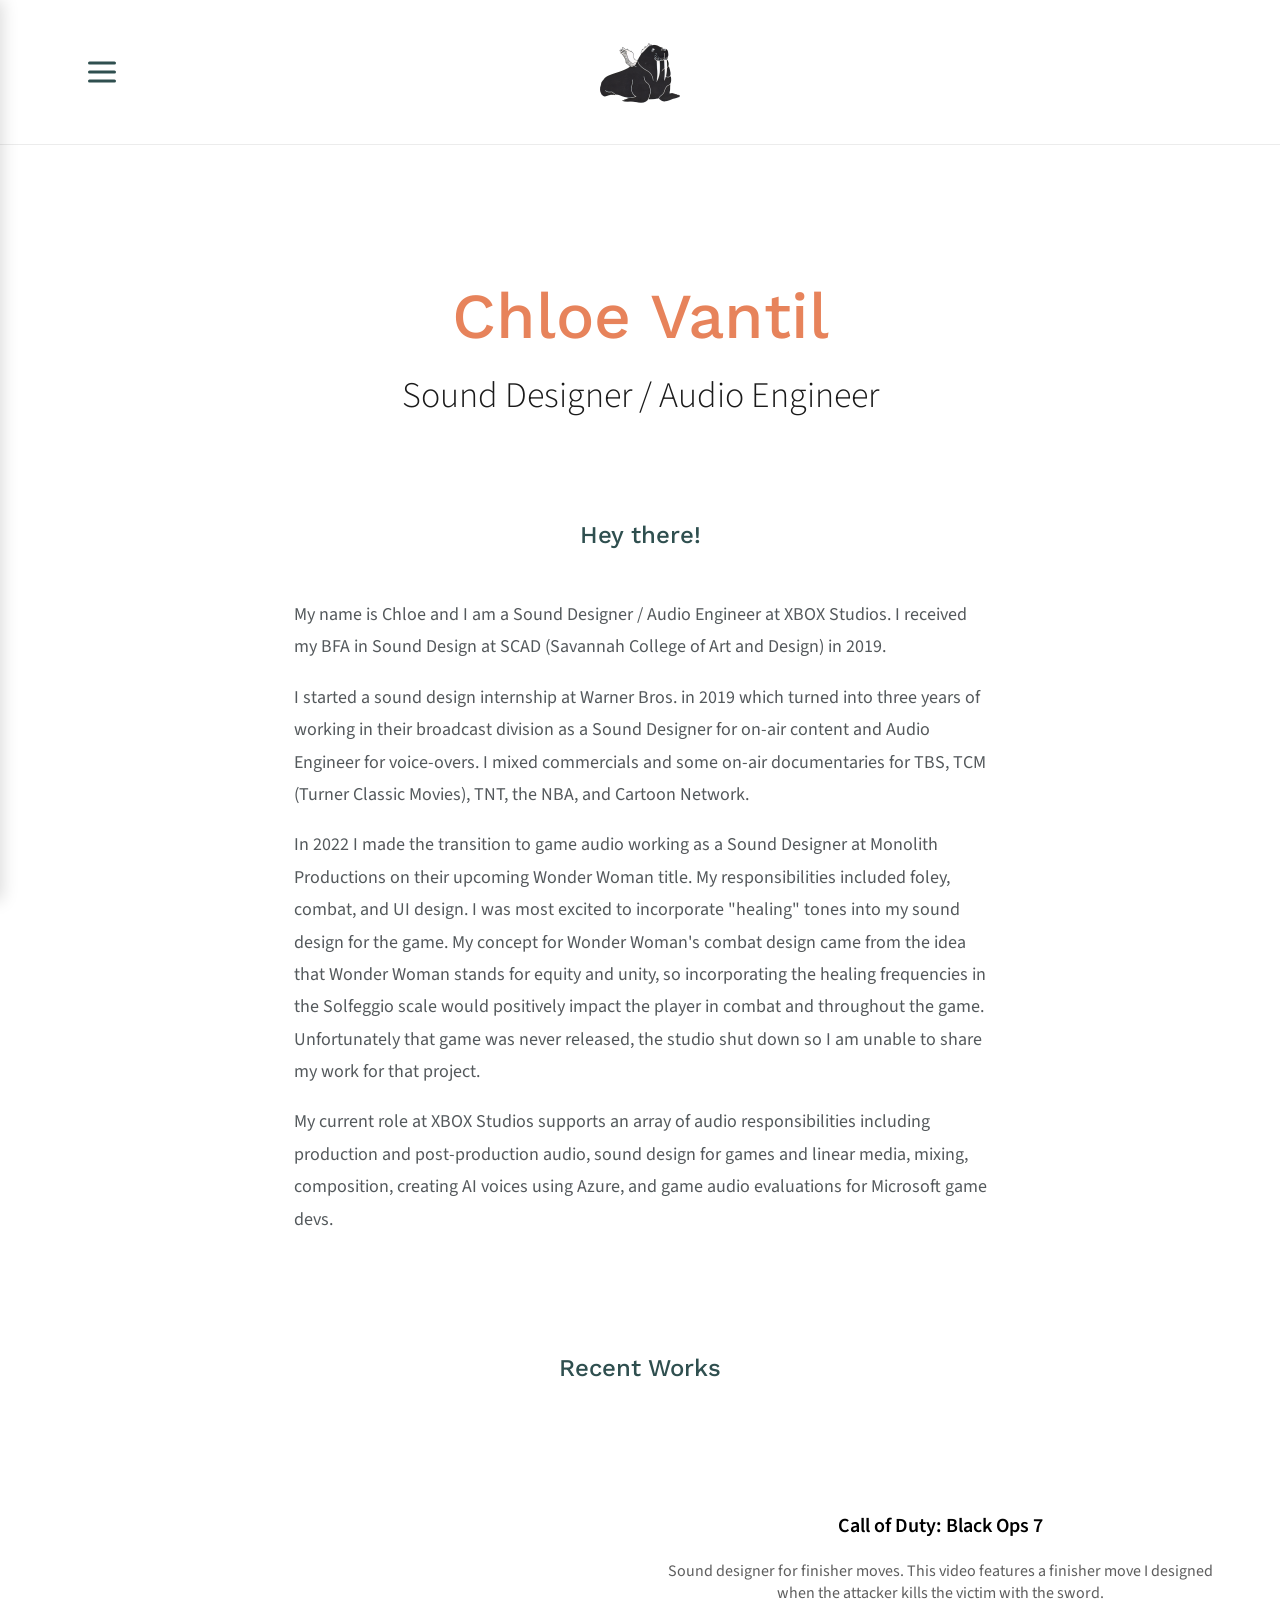
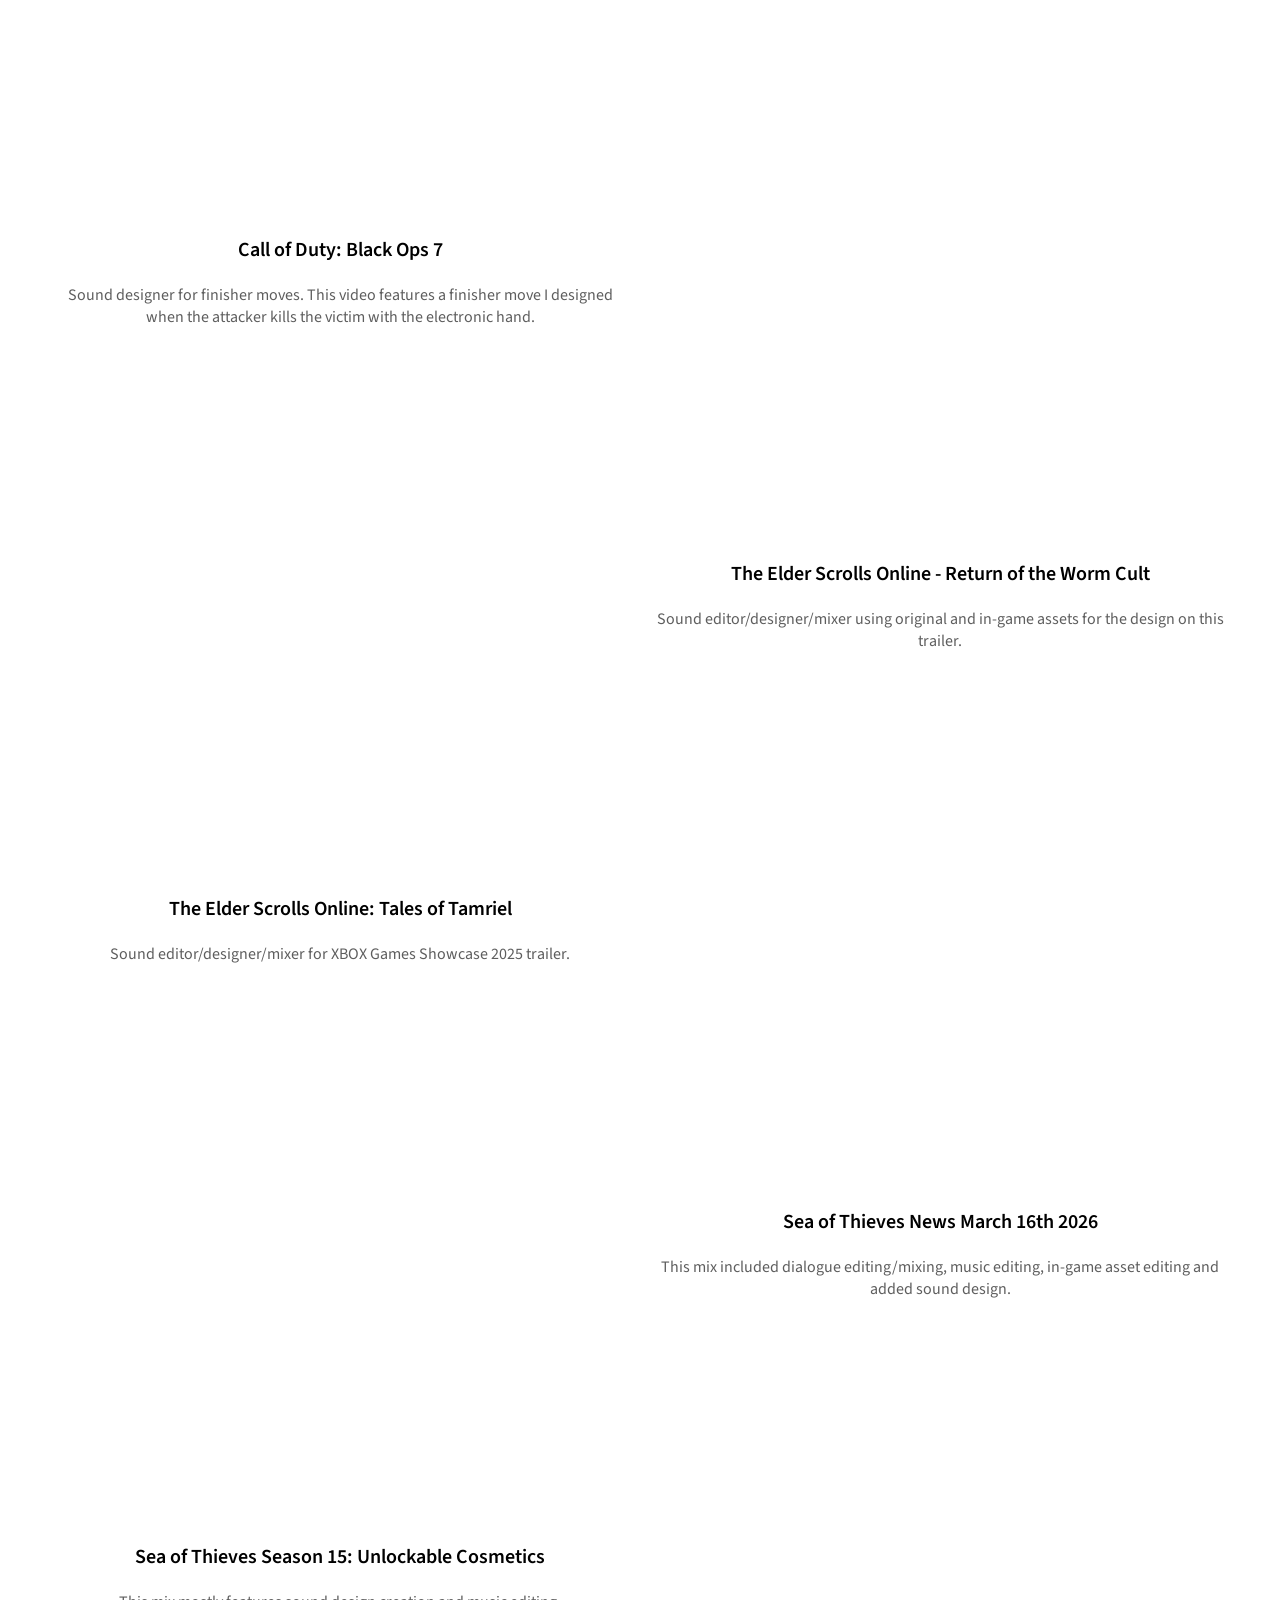
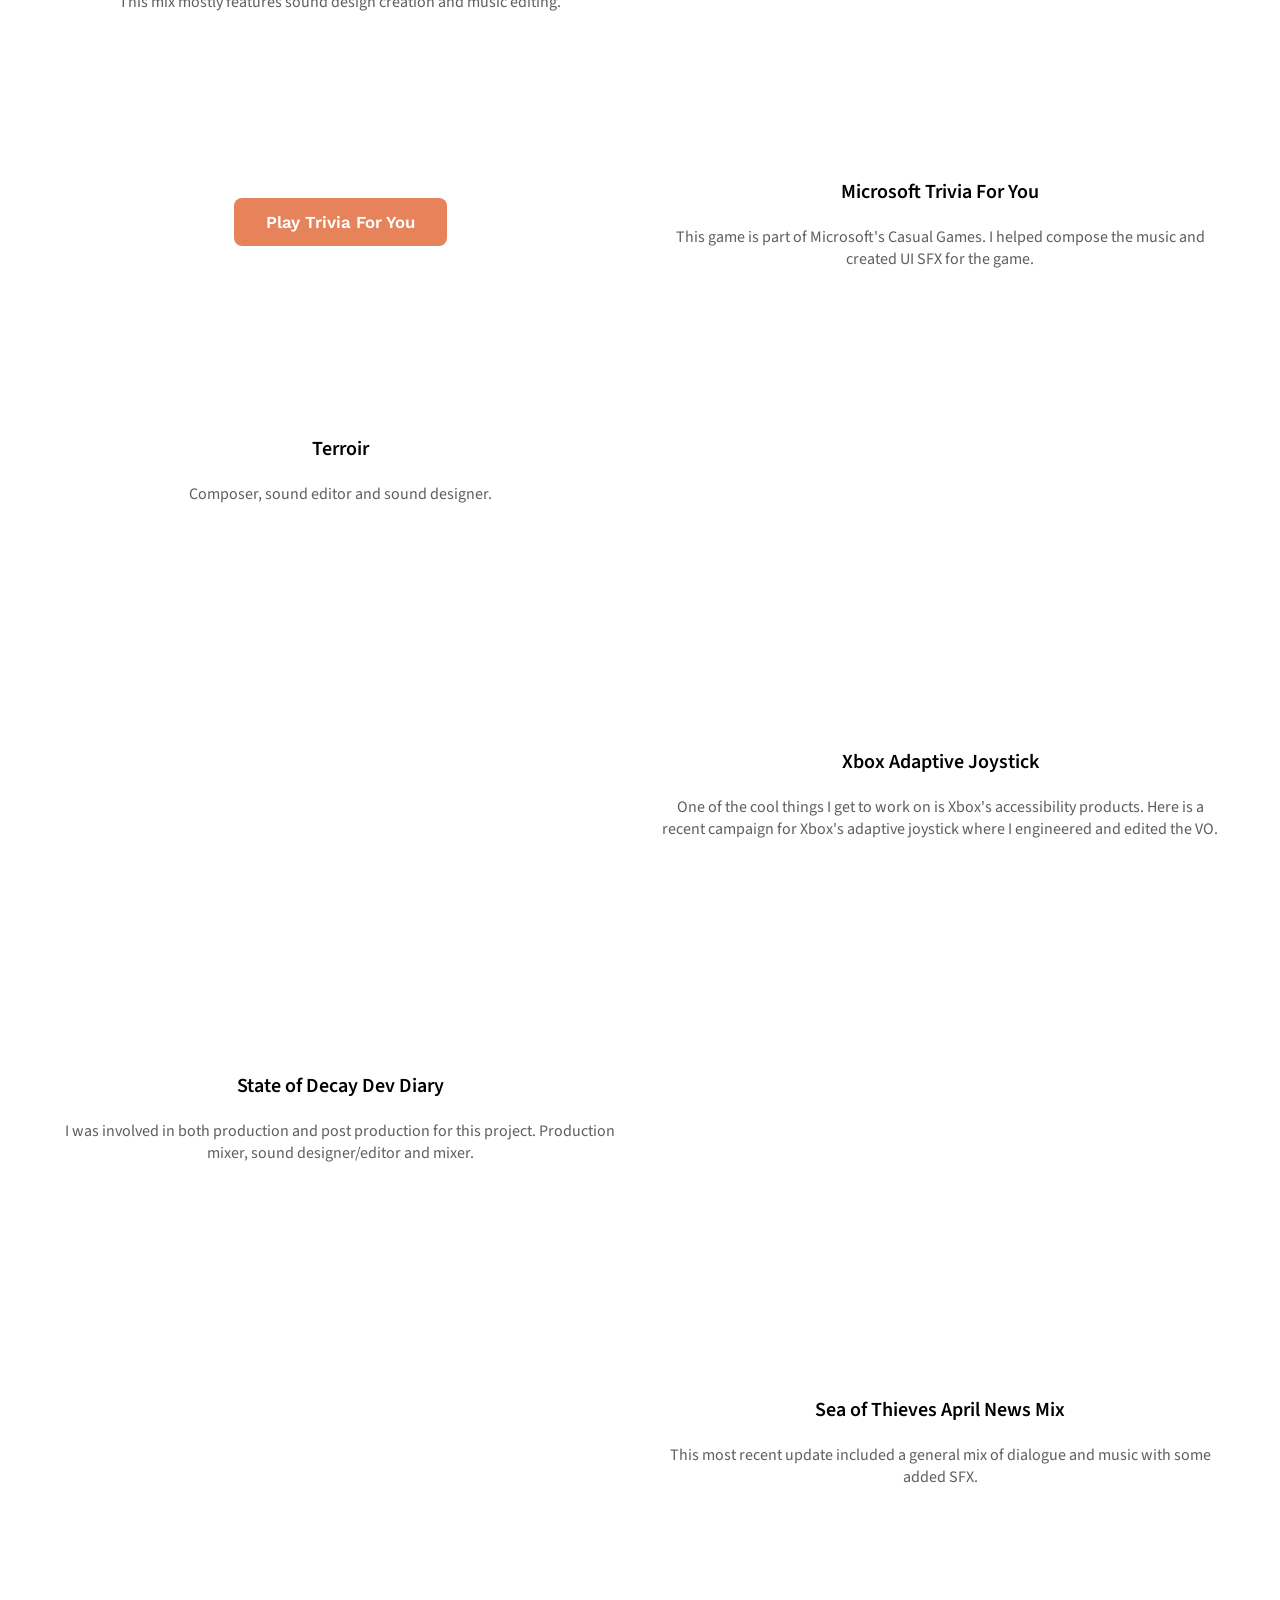
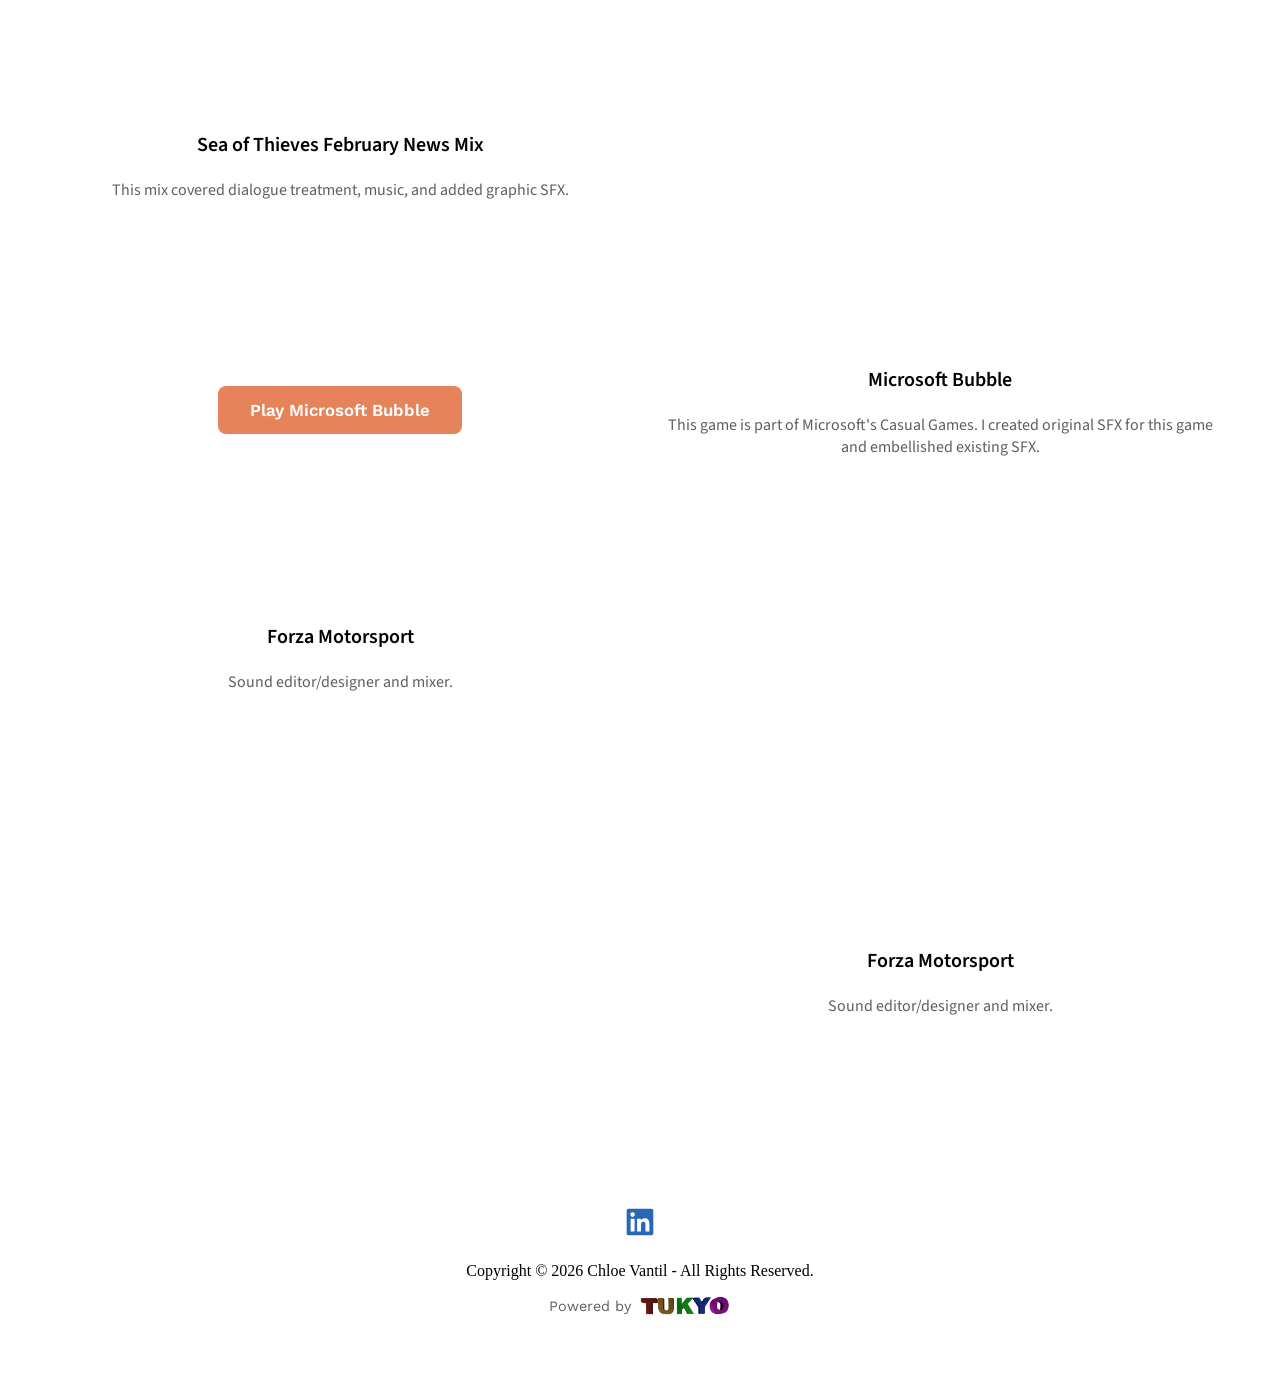
==== index.html @ 969b7e19 "Init Commit" ====
<!DOCTYPE html>
<html lang="en">

<head>
    <meta charset="UTF-8">
    <meta name="viewport" content="width=device-width, initial-scale=1.0">
    <title>Chloe Vantil</title>
    <link rel="icon" type="image/png" sizes="32x32" href="assets/img/favicon-32x32.png">
    <link rel="icon" type="image/png" sizes="16x16" href="assets/img/favicon-16x16.png">
    <link rel="preconnect" href="https://fonts.googleapis.com">
    <link rel="preconnect" href="https://fonts.gstatic.com" crossorigin>
    <link
        href="https://fonts.googleapis.com/css2?family=Source+Sans+3:wght@200;300;400;500;600;700&family=Work+Sans:wght@100;200;300;400;500;600;700&display=swap"
        rel="stylesheet">
    <link rel="stylesheet" href="style.css">
</head>

<!-- I feel like your current demo reel should be on the homepage below the "Hey there!" section? -->

<body>
    <site-header></site-header>
    <site-sidebar></site-sidebar>

    <main>
        <section>
            <div id="hero_container" class="container">
                <div id="hero_content" class="center work_sans">
                    <h1>Chloe Vantil</h1>
                </div>
                <div id="subhero_content" class="center source_sans">
                    <p id="tagline">Sound Designer / Audio Engineer</p>
                </div>
            </div>
        </section>
        <section>
            <div id="intro_container" class="container">
                <div id="intro_title" class="center work_sans">
                    <h2>Hey there!</h2>
                </div>
                <div id="intro_content">
                    <p>
                        My name is Chloe and I am a Sound Designer / Audio Engineer at XBOX Studios. I received my BFA
                        in Sound Design at SCAD (Savannah College of Art and Design) in 2019.
                    </p>
                    <p>
                        I started a sound design internship at Warner Bros. in 2019 which turned into three years of
                        working in their broadcast division as a Sound Designer for on-air content and Audio Engineer
                        for voice-overs. I mixed commercials and some on-air documentaries for TBS, TCM (Turner Classic
                        Movies), TNT, the NBA, and Cartoon Network.
                    </p>
                    <p>
                        In 2022 I made the transition to game audio working as a Sound Designer at Monolith Productions
                        on their upcoming Wonder Woman title. My responsibilities included foley, combat, and UI design.
                        I was most excited to incorporate "healing" tones into my sound design for the game. My concept
                        for Wonder Woman's combat design came from the idea that Wonder Woman stands for equity and
                        unity, so incorporating the healing frequencies in the Solfeggio scale would positively impact
                        the player in combat and throughout the game. Unfortunately that game was never released, the
                        studio shut down so I am unable to share my work for that project.
                    </p>
                    <p>
                        My current role at XBOX Studios supports an array of audio responsibilities including production
                        and post-production audio, sound design for games and linear media, mixing, composition,
                        creating AI voices using Azure, and game audio evaluations for Microsoft game devs.
                    </p>
                </div>
            </div>
        </section>
        <section>
            <!-- Ask Chloe if she wants to group these by game/project. -->
            <div id="recent_works_container" class="container">
                <div id="recent_works_title" class="center">
                    <h2>Recent Works</h2>
                </div>
                <ul id="recent_works_content" class="works">
                    <!-- Template. Copy below to add new entry. -->
                    <!-- <li class="work">
                        <div class="work_video">
                            <div class="embed" data-yt="" data-title=""></div>
                        </div>
                        <div class="work_text">
                            <h3></h3>
                            <p></p>
                        </div>
                    </li> -->
                    <li class="work">
                        <div class="work_video">
                            <div class="embed" data-yt="2XwvD5wwngM" data-title="Call of Duty: Black Ops 7"></div>
                        </div>
                        <div class="work_text">
                            <h3>Call of Duty: Black Ops 7</h3>
                            <p>Sound designer for finisher moves. This video features a finisher move I designed when
                                the attacker kills the victim with the sword.</p>
                        </div>
                    </li>
                    <li class="work">
                        <div class="work_video">
                            <div class="embed" data-yt="HASVgp_AeBc" data-title="Call of Duty: Black Ops 7"></div>
                        </div>
                        <div class="work_text">
                            <h3>Call of Duty: Black Ops 7</h3>
                            <p>Sound designer for finisher moves. This video features a finisher move I designed when
                                the attacker kills the victim with the electronic hand.</p>
                        </div>
                    </li>
                    <li class="work">
                        <div class="work_video">
                            <div class="embed" data-yt="OOfYaCdkGTE"
                                data-title="The Elder Scrolls Online - Return of the Worm Cult"></div>
                        </div>
                        <div class="work_text">
                            <h3>The Elder Scrolls Online - Return of the Worm Cult</h3>
                            <p>Sound editor/designer/mixer using original and in-game assets for the design on this
                                trailer.</p>
                        </div>
                    </li>
                    <li class="work">
                        <div class="work_video">
                            <div class="embed" data-yt="Ys-81gG-wmA"
                                data-title="The Elder Scrolls Online: Tales of Tamriel"></div>
                        </div>
                        <div class="work_text">
                            <h3>The Elder Scrolls Online: Tales of Tamriel</h3>
                            <p>Sound editor/designer/mixer for XBOX Games Showcase 2025 trailer.</p>
                        </div>
                    </li>
                    <li class="work">
                        <div class="work_video">
                            <div class="embed" data-yt="VPcjqnPnuSM" data-title="Sea of Thieves News March 16th 2026">
                            </div>
                        </div>
                        <div class="work_text">
                            <h3>Sea of Thieves News March 16th 2026</h3>
                            <p>This mix included dialogue editing/mixing, music editing, in-game asset editing and added
                                sound design.</p>
                        </div>
                    </li>
                    <li class="work">
                        <div class="work_video">
                            <div class="embed" data-yt="AARE4dMNXzU"
                                data-title="Sea of Thieves Season 15: Unlockable Cosmetics">
                            </div>
                        </div>
                        <div class="work_text">
                            <h3>Sea of Thieves Season 15: Unlockable Cosmetics</h3>
                            <p>This mix mostly features sound design creation and music editing.</p>
                        </div>
                    </li>
                    <li class="work">
                        <div class="work_button">
                            <a class="work_button" href="https://zone.msn.com/en/games/trivia-for-you#/home"
                                target="_blank" rel="noopener">Play Trivia For You</a>
                        </div>
                        <div class="work_text">
                            <h3>Microsoft Trivia For You</h3>
                            <p>This game is part of Microsoft's Casual Games. I helped compose the music and created UI
                                SFX for the game.</p>
                        </div>
                    </li>
                    <li class="work">
                        <div class="work_video">
                            <div class="embed" data-yt="TwlZUCui-I4" data-title="Terroir"></div>
                        </div>
                        <div class="work_text">
                            <h3>Terroir</h3>
                            <p>Composer, sound editor and sound designer.</p>
                        </div>
                    </li>
                    <!-- Ask Chloe if it is okay to just direct to the youtube video instead
                        of the original adaptive joystick page.

                        Original design was a button, with link: https://www.xbox.com/en-US/accessories/controllers/xbox-adaptive-joystick
                        Original Description: One of the cool things I get to work on is Xbox's accessibility products. Here is a
                                recent campaign for Xbox's adaptive joystick where I engineered and edited the VO. To
                                view, click below - once directed to the Xbox website, scroll down to view video
                                'Getting Started with the Xbox Adaptive Joystick. I know that's a lot of direction, can
                                only do so much with GoDaddy.com!!

                        New version just has link to that video on Youtube, unsure if she did audio for the other videos on that page.
                     -->
                    <li class="work">
                        <div class="work_video">
                            <div class="embed" data-yt="tPtVsZ-ix9s" data-title="Xbox Adaptive Joystick"></div>
                        </div>
                        <div class="work_text">
                            <h3>Xbox Adaptive Joystick</h3>
                            <p>One of the cool things I get to work on is Xbox's accessibility products. Here is a
                                recent campaign for Xbox's adaptive joystick where I engineered and edited the VO.</p>
                        </div>
                    </li>
                    <li class="work">
                        <div class="work_video">
                            <div class="embed" data-yt="20f1BlwpURM" data-title="State of Decay Dev Diary"></div>
                        </div>
                        <div class="work_text">
                            <h3>State of Decay Dev Diary</h3>
                            <p>I was involved in both production and post production for this project. Production mixer,
                                sound designer/editor and mixer.</p>
                        </div>
                    </li>
                    <li class="work">
                        <div class="work_video">
                            <div class="embed" data-yt="mcqKBmiVm10" data-title="Sea of Thieves April News Mix"></div>
                        </div>
                        <div class="work_text">
                            <h3>Sea of Thieves April News Mix</h3>
                            <p>This most recent update included a general mix of dialogue and music with some
                                added SFX.
                            </p>
                        </div>
                    </li>
                    <li class="work">
                        <div class="work_video">
                            <div class="embed" data-yt="C0tXNYUwwQI" data-title="Sea of Thieves February News Mix">
                            </div>
                        </div>
                        <div class="work_text">
                            <h3>Sea of Thieves February News Mix</h3>
                            <p>This mix covered dialogue treatment, music, and added graphic SFX.</p>
                        </div>
                    </li>
                    <li class="work">
                        <div class="work_button">
                            <a class="work_button" href="https://testing.arkadium.com/gameexamples/msft-bubble-shooter/"
                                target="_blank" rel="noopener">Play Microsoft Bubble</a>
                        </div>
                        <div class="work_text">
                            <h3>Microsoft Bubble</h3>
                            <p>This game is part of Microsoft's Casual Games. I created original SFX for this game and
                                embellished existing SFX.</p>
                        </div>
                    </li>
                    <li class="work">
                        <div class="work_video">
                            <div class="embed" data-yt="dH2KCWpKiU0" data-title="Forza Motorsport"></div>
                        </div>
                        <div class="work_text">
                            <h3>Forza Motorsport</h3>
                            <p>Sound editor/designer and mixer.</p>
                        </div>
                    </li>
                    <li class="work">
                        <div class="work_video">
                            <div class="embed" data-yt="KZNPBdPlJKU" data-title="Forza Motorsport"></div>
                        </div>
                        <div class="work_text">
                            <h3>Forza Motorsport</h3>
                            <p>Sound editor/designer and mixer.</p>
                        </div>
                    </li>
                </ul>
            </div>
        </section>
        <footer>
            <div id="social_media_container" class="container">
                <div id="social_media_docket">
                    <a rel="noopener" role="link" aria-haspopup="true" target="_blank" aria-label="LinkedIn Social Link"
                        href="https://www.linkedin.com/in/chloe-vantil/"><svg viewBox="0 0 24 24" fill="currentColor"
                            width="40" height="40">
                            <g fill="#2867B2">
                                <path
                                    d="M5.181 4h13.634C19.468 4 20 4.518 20 5.153v13.692c0 .638-.532 1.155-1.184 1.155H5.181C4.53 20 4 19.483 4 18.845V5.153c0-.636.53-1.152 1.181-1.152zm3.754 3.574a1.376 1.376 0 00-2.752 0A1.38 1.38 0 007.56 8.95c.758 0 1.375-.618 1.375-1.376zM8.75 9.998H6.372v7.635H8.75V9.999zm1.485 0h.003v7.633h2.371v-3.777c0-.995.19-1.96 1.425-1.96 1.217 0 1.233 1.14 1.233 2.025v3.714h2.372v-4.188c0-2.056-.444-3.637-2.847-3.637-1.159 0-1.933.633-2.25 1.233h-.031V9.999h-2.273v-.002l-.003.002z">
                                </path>
                            </g>
                        </svg></a>
                </div>
            </div>
            <div id="copyright_container" class="container">
                <div id="copyright_content">Copyright © 2026 Chloe Vantil - All Rights Reserved.</div>
            </div>
            <div id="powered_by_container" class="container row">
                <div id="powered_by_content">Powered by</div>
                <a href="https://github.com/Tukyo" target="_blank" rel="noopener">
                    <div id="powered_by_logo"></div>
                </a>
            </div>
        </footer>
    </main>

    <script src="scripts/header.js" defer></script>
    <script src="scripts/sidebar.js" defer></script>
    <script src="scripts/embed.js" defer></script>
</body>

</html>
---- style.css ----
main {
    display: flex;
    flex-direction: column;
    justify-content: center;
}

*,
*::before,
*::after {
    box-sizing: border-box;
}

body {
    margin: 0;
    padding-top: 145px;
    /* clears the fixed header at its tallest (expanded) size */
}

section {
    padding-top: 5rem;
}

site-header {
    position: fixed;
    top: 0;
    left: 0;
    right: 0;
    z-index: 100;
    display: flex;
    justify-content: center;
    align-items: center;
    padding: 2rem;
    /* expanded — at top of page */
    background-color: #fff;
    border-bottom: 1px solid #ececec;
    transition: padding 0.3s ease, box-shadow 0.3s ease;
}

site-header img {
    display: block;
    height: 80px;
    /* expanded logo */
    width: auto;
    transition: height 0.3s ease;
}

site-header.scrolled {
    padding: 1rem;
    box-shadow: 0 2px 8px rgba(0, 0, 0, 0.06);
}

site-header.scrolled img {
    height: 50px;
}

footer {
    display: flex;
    flex-direction: column;
    padding: 5rem;
}

#social_media_container {
    margin-bottom: 1rem;
}

#powered_by_container {
    display: flex;
    align-items: center;
    gap: 0.5rem;
    margin-top: 1rem;
}

#powered_by_content {
    font-family: 'Work Sans', sans-serif;
    font-size: 0.9rem;
    color: #5e5e5e;
}

#powered_by_logo {
    content: url("assets/img/Tukyo_Logo.png");
    height: 20px;
    width: auto;
}

/* ===== Resume preview + lightbox (resume page) ===== */
#resume_content {
    display: flex;
    justify-content: center;
}

#resume_content img {
    max-width: 400px;
    width: 100%;
    height: auto;
    border-radius: 4px;
    box-shadow: 0 4px 16px rgba(0, 0, 0, 0.12);
    cursor: pointer;
    transition: transform 0.2s ease, box-shadow 0.2s ease;
}

#resume_content img:hover {
    transform: translateY(-2px);
    box-shadow: 0 8px 24px rgba(0, 0, 0, 0.18);
}

.resume_lightbox {
    position: fixed;
    inset: 0;
    z-index: 1100;
    display: flex;
    align-items: center;
    justify-content: center;
    padding: 2rem;
    background: rgba(0, 0, 0, 0.7);
    backdrop-filter: blur(6px);
    opacity: 0;
    visibility: hidden;
    transition: opacity 0.3s ease, visibility 0.3s ease;
    cursor: pointer;
}

.resume_lightbox.open {
    opacity: 1;
    visibility: visible;
}

.resume_lightbox img {
    max-width: 90vw;
    max-height: 90vh;
    width: auto;
    height: auto;
    border-radius: 4px;
    box-shadow: 0 12px 48px rgba(0, 0, 0, 0.4);
    transform: scale(0.97);
    transition: transform 0.3s ease;
}

.resume_lightbox.open img {
    transform: scale(1);
}

/* ===== Sidebar (left slide-out drawer) ===== */
.sidebar_backdrop {
    position: fixed;
    inset: 0;
    z-index: 900;
    background: rgba(0, 0, 0, 0.4);
    opacity: 0;
    visibility: hidden;
    transition: opacity 0.3s ease, visibility 0.3s ease;
}

.sidebar_panel {
    position: fixed;
    top: 0;
    left: 0;
    z-index: 1000;
    width: 450px;
    max-width: 85vw;
    height: 100%;
    padding: 2rem 1.5rem;
    background: #fff;
    box-shadow: 2px 0 16px rgba(0, 0, 0, 0.15);
    transform: translateX(-100%);
    transition: transform 0.3s ease;
}

site-sidebar.open .sidebar_backdrop {
    opacity: 1;
    visibility: visible;
}

site-sidebar.open .sidebar_panel {
    transform: translateX(0);
}

/* Sidebar nav content */
.sidebar_panel {
    padding-top: 3rem;
}

.sidebar_home,
.sidebar_menu a {
    text-decoration: none;
    font-family: 'Work Sans', sans-serif;
    transition: color 0.15s ease;
}

.sidebar_home {
    display: block;
    font-size: 1.5rem;
    font-weight: 600;
    color: #1b1b1b;
    margin-bottom: 2rem;
}

.sidebar_heading {
    margin: 0 0 1rem;
    font-family: 'Work Sans', sans-serif;
    font-size: 1.5rem;
    font-weight: 600;
    color: #2f4f4f;
}

.sidebar_menu {
    list-style: none;
    margin: 0;
    padding-left: 1.5rem;
    display: flex;
    flex-direction: column;
    gap: 1rem;
}

.sidebar_menu a {
    color: #54595c;
    font-size: 1.15rem;
}

.sidebar_home:hover,
.sidebar_menu a:hover {
    color: #e7835b;
}

/* Hamburger — pinned left; absolute so the centered logo ignores it. No logic yet. */
.nav_toggle {
    position: absolute;
    left: 5rem;
    top: 50%;
    transform: translateY(-50%);
    display: flex;
    flex-direction: column;
    justify-content: center;
    gap: 6px;
    padding: 8px;
    background: none;
    border: none;
    cursor: pointer;
    -webkit-tap-highlight-color: transparent;
}

.nav_toggle span {
    display: block;
    width: 28px;
    height: 3px;
    background-color: #2f4f4f;
    border-radius: 2px;
}

/* Kill every focus/tap outline the browser might draw on the hamburger */
.nav_toggle:focus,
.nav_toggle:focus-visible {
    outline: none;
}

.nav_toggle::-moz-focus-inner {
    border: 0;
}

.container {
    display: flex;
    flex-direction: column;
    max-width: 1200px;
    margin-inline: auto;
    padding-inline: 1rem;
}

#intro_container {
    max-width: 725px;
}

#intro_content p {
    color: #54595c;
    font-size: 18px;
    line-height: 1.8;
}

#hero_container {
    display: flex;
    flex-direction: column;
    justify-content: center;
    gap: 1rem;
}

#hero_content h1 {
    margin-bottom: 0px;
}

#subhero_content {
    font-size: 36px;
}

#tagline {
    margin: 0px;
    color: #1b1b1b;
    font-weight: 300;
}

.works {
    display: flex;
    flex-direction: column;
    list-style: none;
    margin: 0;
    padding: 0;
    gap: 2.5rem;
}

.work_text {
    display: flex;
    flex-direction: column;
    align-items: center;
}

.work_text p {
    text-align: center;
    color: #5e5e5e;
    margin-top: 0px;
}

div.work_button {
    display: flex;
    justify-content: center;
    align-items: center;
}

a.work_button {
    display: inline-block;
    padding: 0.9rem 2rem;
    background-color: #e7835b;
    color: #fff;
    font-family: 'Work Sans', sans-serif;
    font-weight: 600;
    font-size: 1.05rem;
    text-decoration: none;
    border-radius: 8px;
    transition: background-color 0.2s ease, transform 0.1s ease;
}

a.work_button:hover {
    background-color: #d9714a;
}

a.work_button:focus-visible {
    outline: 3px solid #2f4f4f;
    outline-offset: 2px;
}

.embed {
    position: relative;
    aspect-ratio: 20 / 10;
}

.embed iframe {
    position: absolute;
    inset: 0;
    width: 100%;
    height: 100%;
    border: 0;
}

.row {
    flex-direction: row;
    gap: 2rem;
}

.reel_column {
    flex: 1 1 0;
    min-width: 0;
}

.fullsize_text {
    text-align: center;
    align-self: center;
    margin-top: 1.25rem;
    margin-bottom: 3.5rem;
}

.fullsize_text h3 {
    margin: 0 0 0.35rem;
}

.fullsize_text p {
    margin: 0;
    color: #5e5e5e;
}

.center {
    display: flex;
    justify-content: center;
}

h1 {
    color: #e7835b;
    font-weight: 500;
    font-size: 64px;
}

h2 {
    display: flex;
    justify-content: center;
    font-family: 'Work Sans', sans-serif;
    color: #2f4f4f;
    font-weight: 500;
    margin-bottom: 2rem;
}

h3 {
    font-family: 'Source Sans 3', arial, sans-serif;
    font-weight: 600;
    font-size: 20px;
}

.work_sans {
    font-family: 'Work Sans', sans-serif;
}

.source_sans {
    font-family: 'Source Sans 3', arial, sans-serif;
}

p {
    font-family: 'Source Sans 3', arial, sans-serif;
}

#wonder_woman_redesigns_container p {
    align-self: center;
    max-width: 50%;
}

@media (min-width: 720px) {
    .work {
        display: grid;
        grid-template-columns: 1fr 1fr;
        gap: 2rem;
        align-items: center;
    }

    .work:nth-child(even)> :first-child {
        order: 2;
    }
}
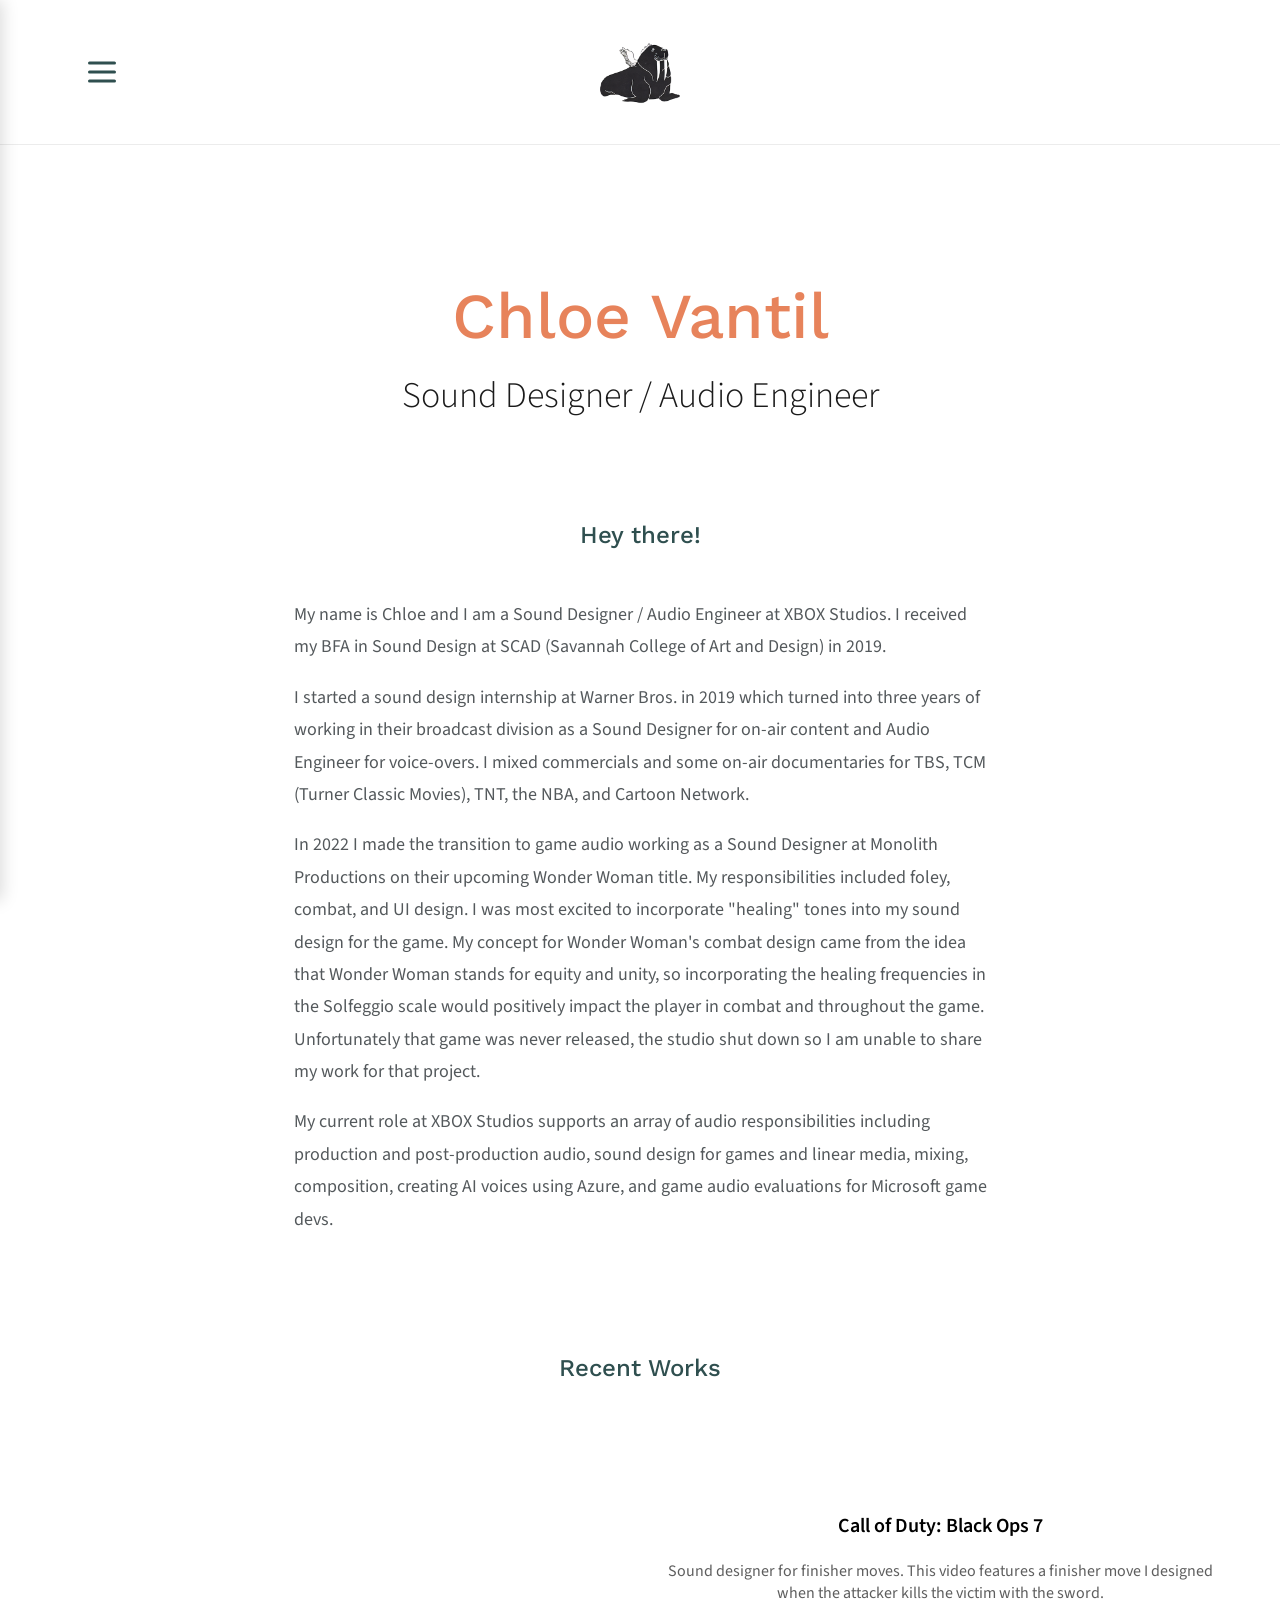
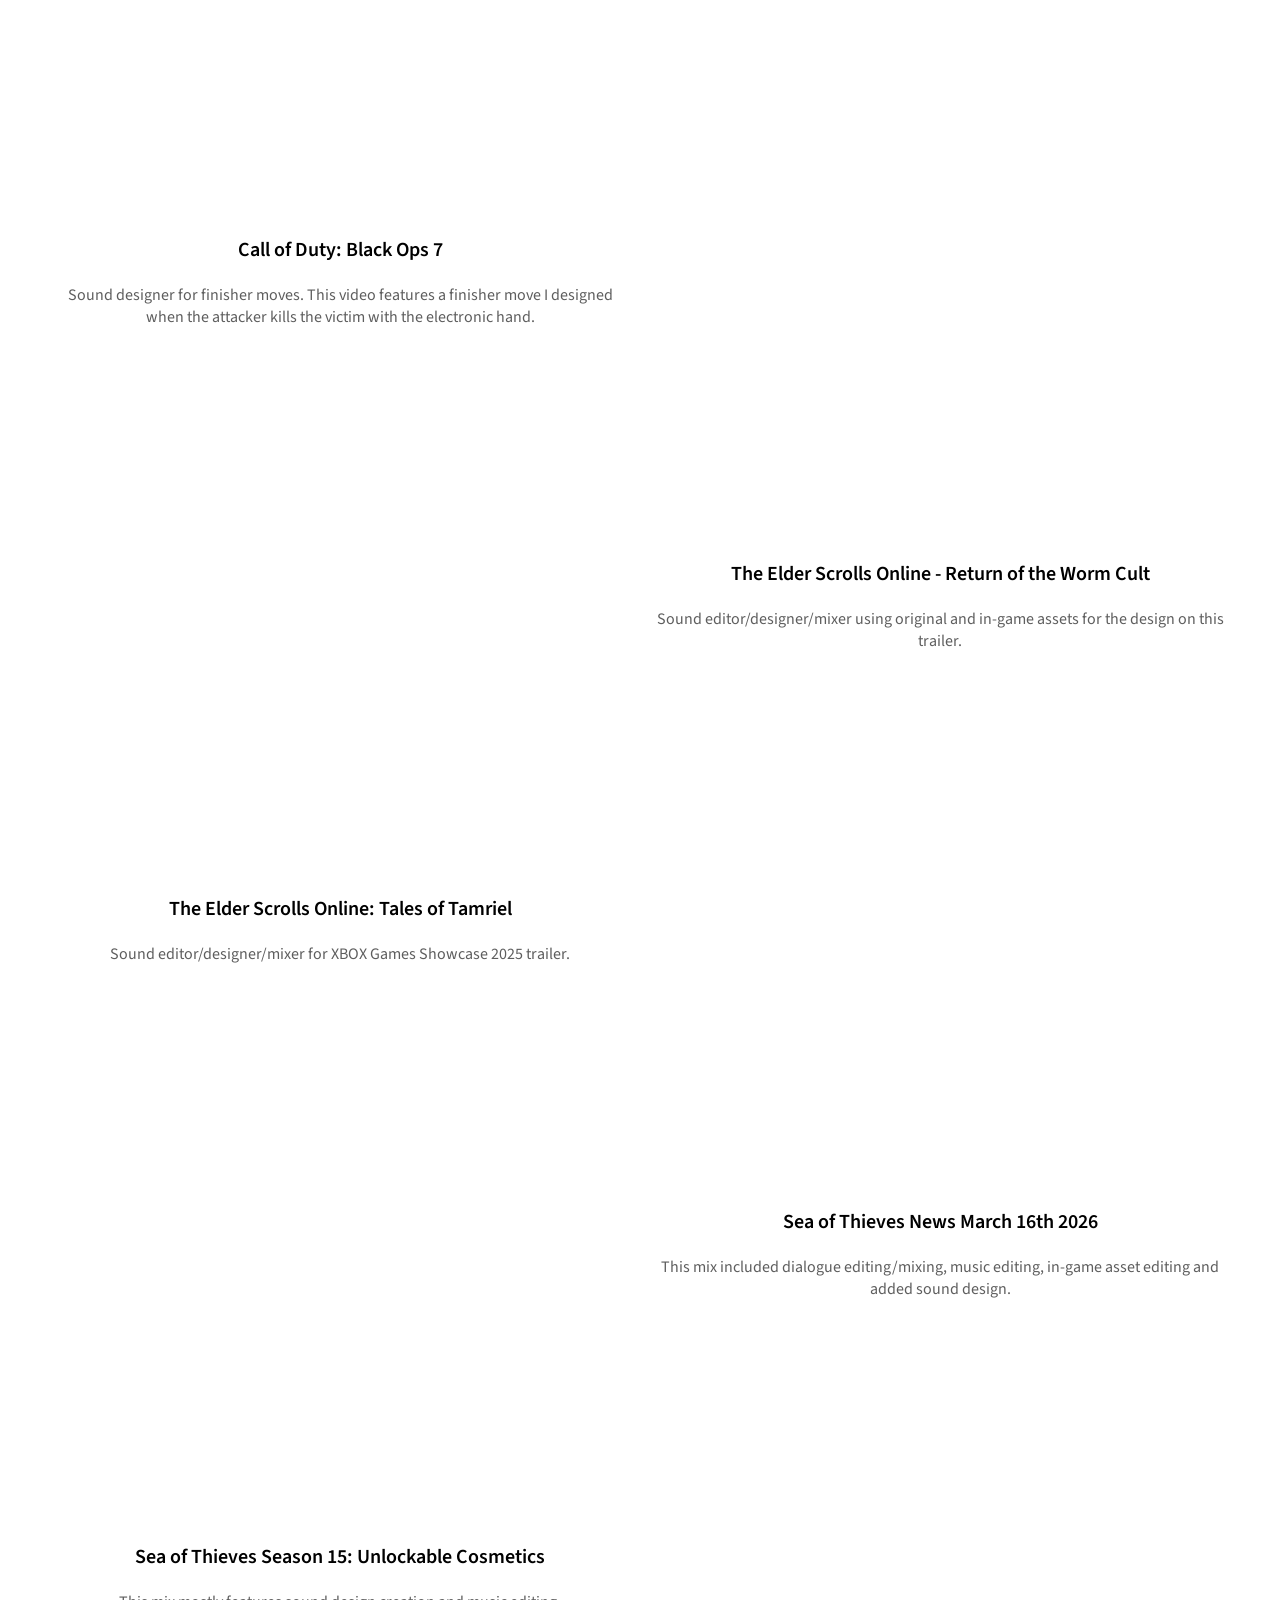
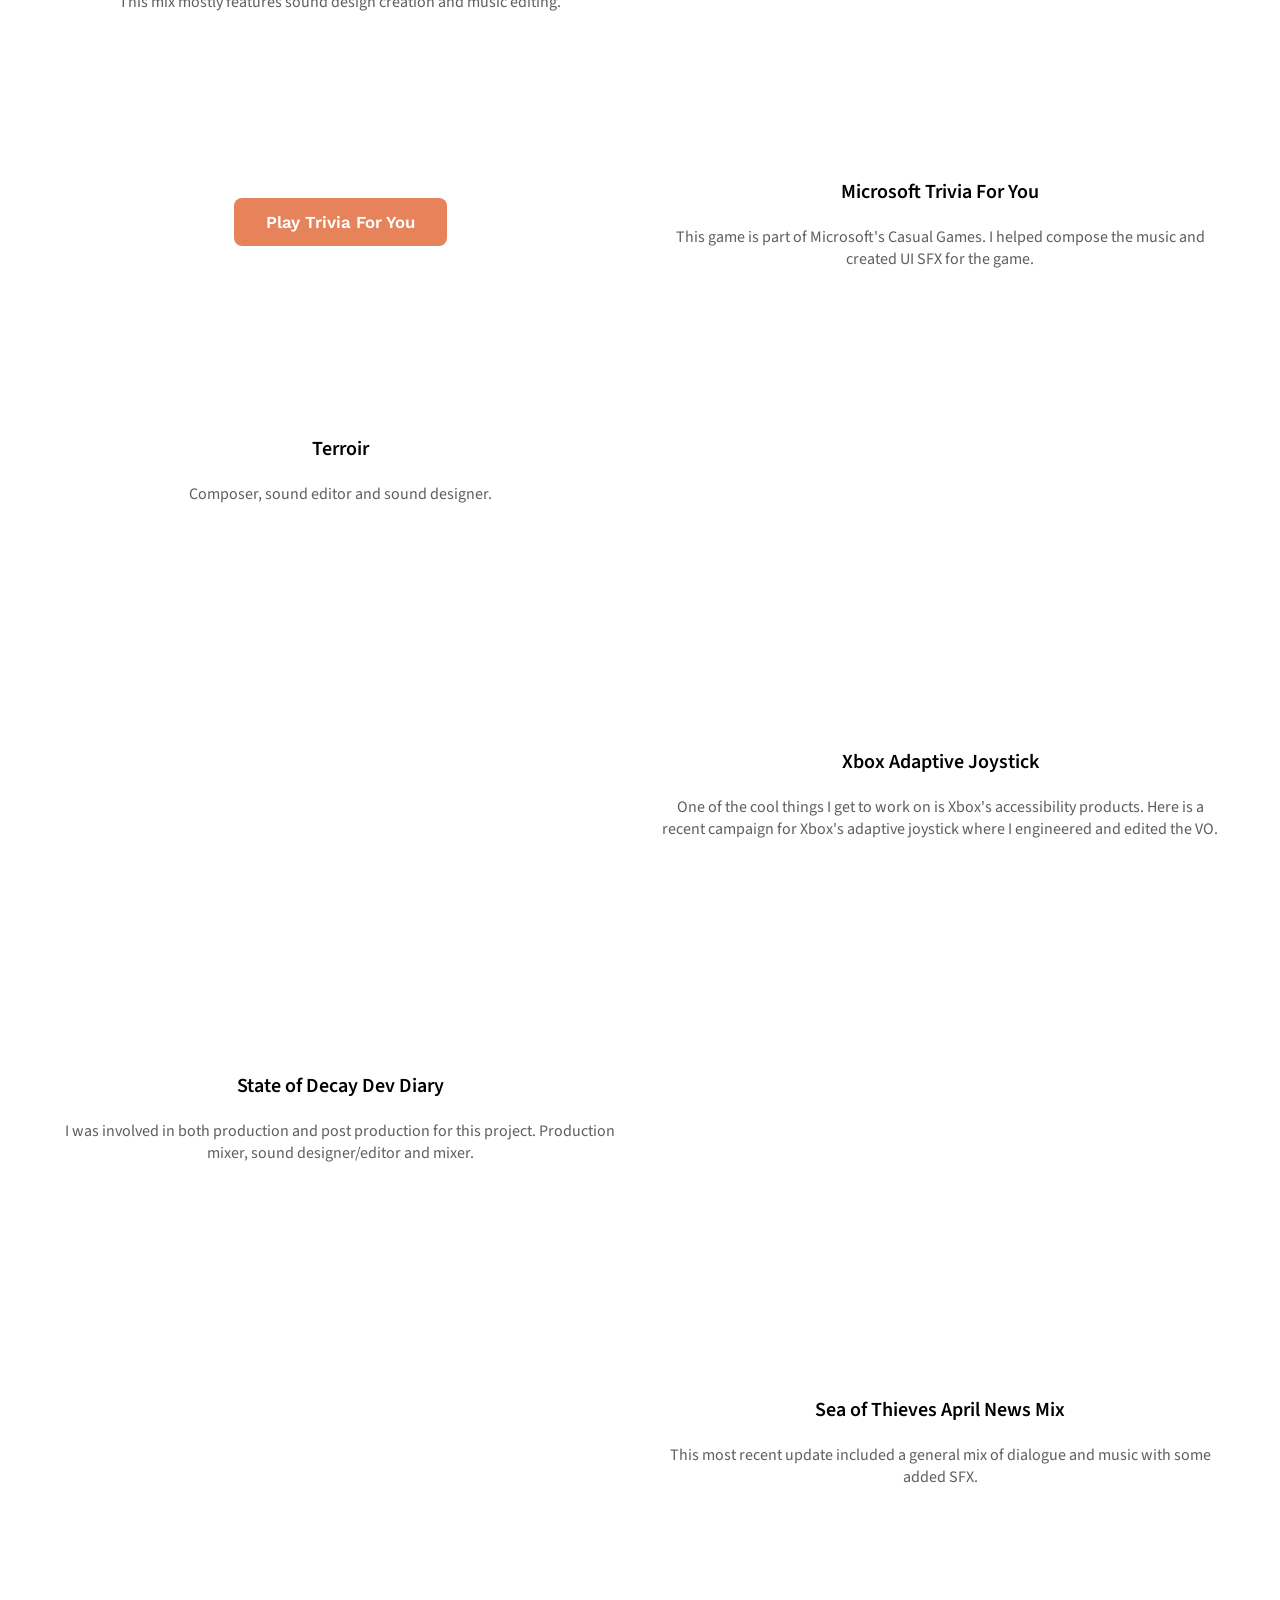
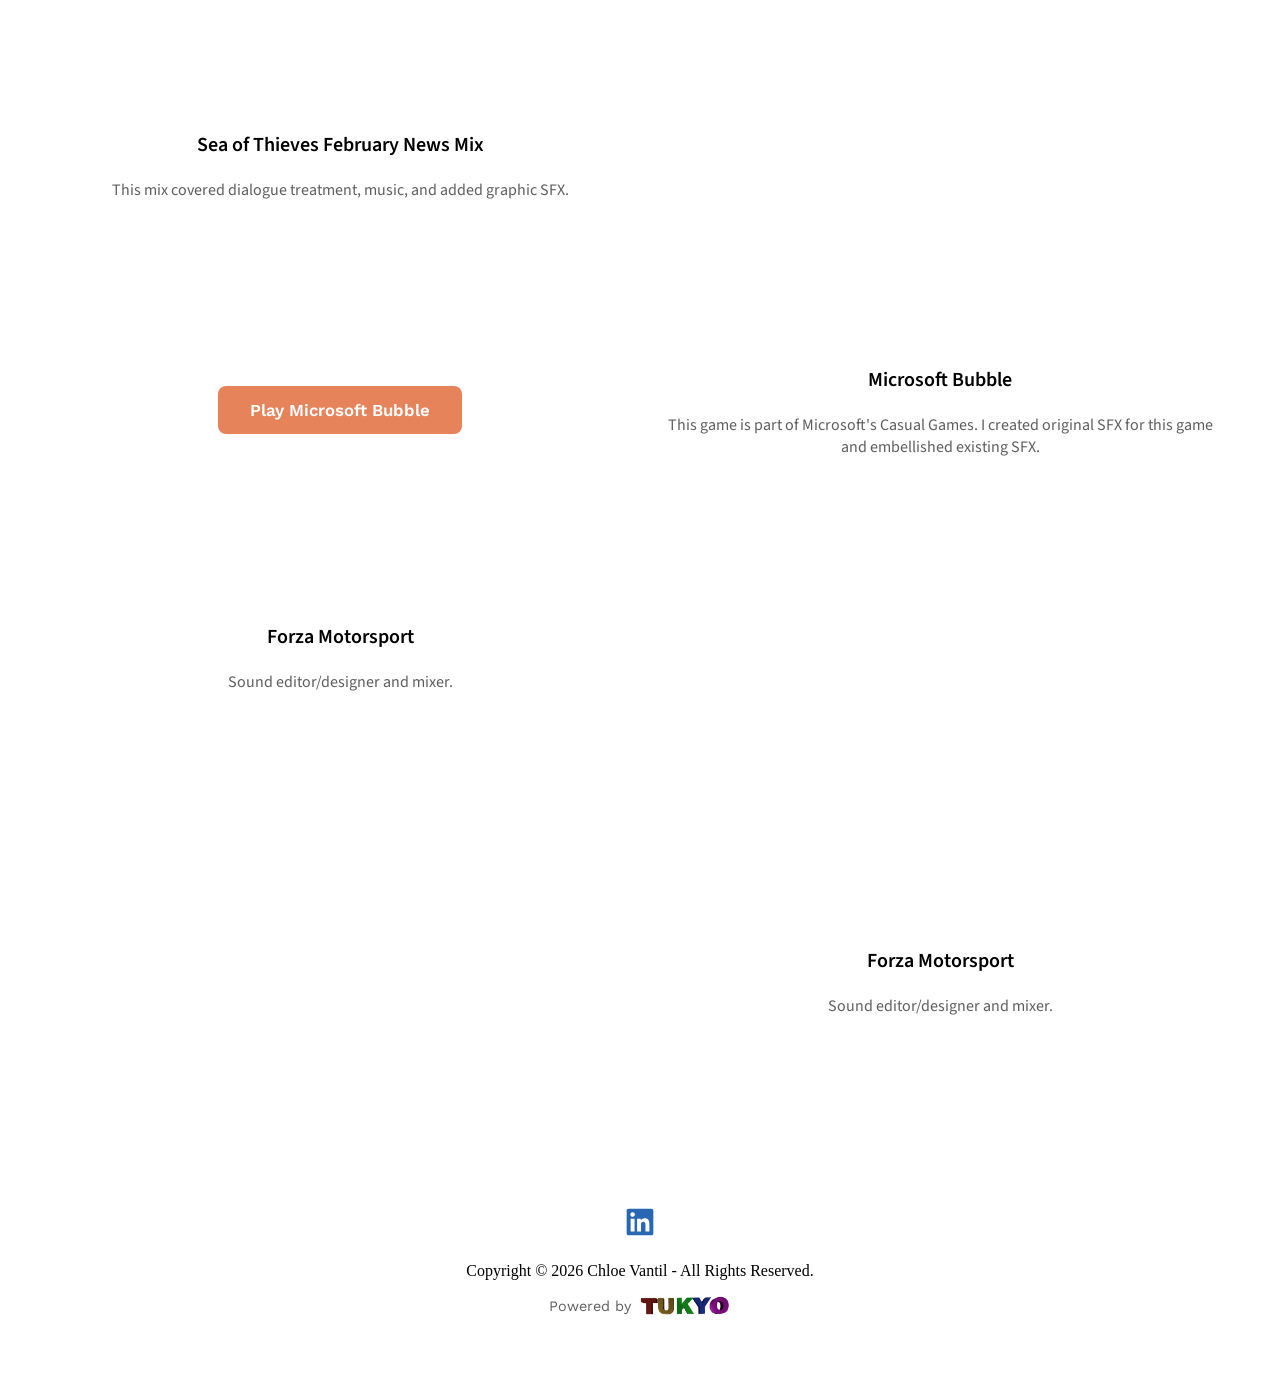
==== commit 91f2c2a5: "Mobile responsiveness, dynamic footer, logo optimizations." ====
--- a/index.html
+++ b/index.html
@@ -4,6 +4,14 @@
 <head>
     <meta charset="UTF-8">
     <meta name="viewport" content="width=device-width, initial-scale=1.0">
+    <meta name="description" content="Chloe Vantil — Sound Designer and Audio Engineer specializing in game audio, sound design, mixing, and composition.">
+    <meta property="og:type" content="website">
+    <meta property="og:site_name" content="Chloe Vantil">
+    <meta property="og:title" content="Chloe Vantil — Sound Designer / Audio Engineer">
+    <meta property="og:description" content="Sound Designer and Audio Engineer specializing in game audio, sound design, mixing, and composition.">
+    <meta property="og:image" content="https://chloevantil.com/assets/img/Logo.png">
+    <meta property="og:url" content="https://chloevantil.com/">
+    <meta name="twitter:card" content="summary_large_image">
     <title>Chloe Vantil</title>
     <link rel="icon" type="image/png" sizes="32x32" href="assets/img/favicon-32x32.png">
     <link rel="icon" type="image/png" sizes="16x16" href="assets/img/favicon-16x16.png">
@@ -27,7 +35,7 @@
                 <div id="hero_content" class="center work_sans">
                     <h1>Chloe Vantil</h1>
                 </div>
-                <div id="subhero_content" class="center source_sans">
+                <div id="subhero_content" class="center">
                     <p id="tagline">Sound Designer / Audio Engineer</p>
                 </div>
             </div>
@@ -250,33 +258,11 @@
                 </ul>
             </div>
         </section>
-        <footer>
-            <div id="social_media_container" class="container">
-                <div id="social_media_docket">
-                    <a rel="noopener" role="link" aria-haspopup="true" target="_blank" aria-label="LinkedIn Social Link"
-                        href="https://www.linkedin.com/in/chloe-vantil/"><svg viewBox="0 0 24 24" fill="currentColor"
-                            width="40" height="40">
-                            <g fill="#2867B2">
-                                <path
-                                    d="M5.181 4h13.634C19.468 4 20 4.518 20 5.153v13.692c0 .638-.532 1.155-1.184 1.155H5.181C4.53 20 4 19.483 4 18.845V5.153c0-.636.53-1.152 1.181-1.152zm3.754 3.574a1.376 1.376 0 00-2.752 0A1.38 1.38 0 007.56 8.95c.758 0 1.375-.618 1.375-1.376zM8.75 9.998H6.372v7.635H8.75V9.999zm1.485 0h.003v7.633h2.371v-3.777c0-.995.19-1.96 1.425-1.96 1.217 0 1.233 1.14 1.233 2.025v3.714h2.372v-4.188c0-2.056-.444-3.637-2.847-3.637-1.159 0-1.933.633-2.25 1.233h-.031V9.999h-2.273v-.002l-.003.002z">
-                                </path>
-                            </g>
-                        </svg></a>
-                </div>
-            </div>
-            <div id="copyright_container" class="container">
-                <div id="copyright_content">Copyright © 2026 Chloe Vantil - All Rights Reserved.</div>
-            </div>
-            <div id="powered_by_container" class="container row">
-                <div id="powered_by_content">Powered by</div>
-                <a href="https://github.com/Tukyo" target="_blank" rel="noopener">
-                    <div id="powered_by_logo"></div>
-                </a>
-            </div>
-        </footer>
+        <site-footer></site-footer>
     </main>
 
     <script src="scripts/header.js" defer></script>
+    <script src="scripts/footer.js" defer></script>
     <script src="scripts/sidebar.js" defer></script>
     <script src="scripts/embed.js" defer></script>
 </body>
--- a/style.css
+++ b/style.css
@@ -1,25 +1,52 @@
-main {
-    display: flex;
-    flex-direction: column;
-    justify-content: center;
-}
-
+/* #region ROOT */
 *,
 *::before,
 *::after {
     box-sizing: border-box;
 }
 
+main {
+    display: flex;
+    flex-direction: column;
+}
+
 body {
     margin: 0;
     padding-top: 145px;
-    /* clears the fixed header at its tallest (expanded) size */
 }
 
 section {
     padding-top: 5rem;
 }
 
+h1 {
+    color: #e7835b;
+    font-weight: 500;
+    font-size: clamp(3.25rem, 9vw, 4rem);
+}
+
+h2 {
+    display: flex;
+    justify-content: center;
+    font-family: 'Work Sans', sans-serif;
+    color: #2f4f4f;
+    font-weight: 500;
+    margin-bottom: 2rem;
+}
+
+h3 {
+    font-family: 'Source Sans 3', arial, sans-serif;
+    font-weight: 600;
+    font-size: 20px;
+}
+
+p {
+    font-family: 'Source Sans 3', arial, sans-serif;
+}
+
+/* #endregion */
+
+/* #region HEADER */
 site-header {
     position: fixed;
     top: 0;
@@ -53,6 +80,9 @@
     height: 50px;
 }
 
+/* #endregion */
+
+/* #region FOOTER */
 footer {
     display: flex;
     flex-direction: column;
@@ -63,8 +93,12 @@
     margin-bottom: 1rem;
 }
 
+#copyright_content {
+    white-space: nowrap;
+    font-size: clamp(0.75rem, 2.6vw, 1rem);
+}
+
 #powered_by_container {
-    display: flex;
     align-items: center;
     gap: 0.5rem;
     margin-top: 1rem;
@@ -82,7 +116,121 @@
     width: auto;
 }
 
-/* ===== Resume preview + lightbox (resume page) ===== */
+/* #endregion */
+
+/* #region SIDEBAR */
+site-sidebar.open .sidebar_backdrop {
+    opacity: 1;
+    visibility: visible;
+}
+
+site-sidebar.open .sidebar_panel {
+    transform: translateX(0);
+}
+
+.sidebar_backdrop {
+    position: fixed;
+    inset: 0;
+    z-index: 900;
+    background: rgba(0, 0, 0, 0.4);
+    opacity: 0;
+    visibility: hidden;
+    transition: opacity 0.3s ease, visibility 0.3s ease;
+}
+
+.sidebar_panel {
+    position: fixed;
+    top: 0;
+    left: 0;
+    z-index: 1000;
+    width: 450px;
+    max-width: 85vw;
+    height: 100%;
+    padding: 3rem 1.5rem 2rem;
+    background: #fff;
+    box-shadow: 2px 0 16px rgba(0, 0, 0, 0.15);
+    transform: translateX(-100%);
+    transition: transform 0.3s ease;
+}
+
+.sidebar_home,
+.sidebar_menu a {
+    text-decoration: none;
+    font-family: 'Work Sans', sans-serif;
+    transition: color 0.15s ease;
+}
+
+.sidebar_home {
+    display: block;
+    font-size: 1.5rem;
+    font-weight: 600;
+    color: #1b1b1b;
+    margin-bottom: 2rem;
+}
+
+.sidebar_heading {
+    margin: 0 0 1rem;
+    font-family: 'Work Sans', sans-serif;
+    font-size: 1.5rem;
+    font-weight: 600;
+    color: #2f4f4f;
+}
+
+.sidebar_menu {
+    list-style: none;
+    margin: 0;
+    padding-left: 1.5rem;
+    display: flex;
+    flex-direction: column;
+    gap: 1rem;
+}
+
+.sidebar_menu a {
+    color: #54595c;
+    font-size: 1.15rem;
+}
+
+.sidebar_home:hover,
+.sidebar_menu a:hover {
+    color: #e7835b;
+}
+
+.nav_toggle {
+    position: absolute;
+    left: 5rem;
+    top: 50%;
+    transform: translateY(-50%);
+    display: flex;
+    flex-direction: column;
+    justify-content: center;
+    gap: 6px;
+    padding: 8px;
+    background: none;
+    border: none;
+    cursor: pointer;
+    -webkit-tap-highlight-color: transparent;
+}
+
+.nav_toggle span {
+    display: block;
+    width: 28px;
+    height: 3px;
+    background-color: #2f4f4f;
+    border-radius: 2px;
+}
+
+.nav_toggle:focus,
+.nav_toggle:focus-visible {
+    outline: none;
+}
+
+.nav_toggle::-moz-focus-inner {
+    border: 0;
+}
+
+/* #endregion */
+
+/* #region RESUME */
 #resume_content {
     display: flex;
     justify-content: center;
@@ -139,162 +287,9 @@
     transform: scale(1);
 }
 
-/* ===== Sidebar (left slide-out drawer) ===== */
-.sidebar_backdrop {
-    position: fixed;
-    inset: 0;
-    z-index: 900;
-    background: rgba(0, 0, 0, 0.4);
-    opacity: 0;
-    visibility: hidden;
-    transition: opacity 0.3s ease, visibility 0.3s ease;
-}
-
-.sidebar_panel {
-    position: fixed;
-    top: 0;
-    left: 0;
-    z-index: 1000;
-    width: 450px;
-    max-width: 85vw;
-    height: 100%;
-    padding: 2rem 1.5rem;
-    background: #fff;
-    box-shadow: 2px 0 16px rgba(0, 0, 0, 0.15);
-    transform: translateX(-100%);
-    transition: transform 0.3s ease;
-}
-
-site-sidebar.open .sidebar_backdrop {
-    opacity: 1;
-    visibility: visible;
-}
-
-site-sidebar.open .sidebar_panel {
-    transform: translateX(0);
-}
-
-/* Sidebar nav content */
-.sidebar_panel {
-    padding-top: 3rem;
-}
-
-.sidebar_home,
-.sidebar_menu a {
-    text-decoration: none;
-    font-family: 'Work Sans', sans-serif;
-    transition: color 0.15s ease;
-}
-
-.sidebar_home {
-    display: block;
-    font-size: 1.5rem;
-    font-weight: 600;
-    color: #1b1b1b;
-    margin-bottom: 2rem;
-}
-
-.sidebar_heading {
-    margin: 0 0 1rem;
-    font-family: 'Work Sans', sans-serif;
-    font-size: 1.5rem;
-    font-weight: 600;
-    color: #2f4f4f;
-}
-
-.sidebar_menu {
-    list-style: none;
-    margin: 0;
-    padding-left: 1.5rem;
-    display: flex;
-    flex-direction: column;
-    gap: 1rem;
-}
-
-.sidebar_menu a {
-    color: #54595c;
-    font-size: 1.15rem;
-}
-
-.sidebar_home:hover,
-.sidebar_menu a:hover {
-    color: #e7835b;
-}
-
-/* Hamburger — pinned left; absolute so the centered logo ignores it. No logic yet. */
-.nav_toggle {
-    position: absolute;
-    left: 5rem;
-    top: 50%;
-    transform: translateY(-50%);
-    display: flex;
-    flex-direction: column;
-    justify-content: center;
-    gap: 6px;
-    padding: 8px;
-    background: none;
-    border: none;
-    cursor: pointer;
-    -webkit-tap-highlight-color: transparent;
-}
-
-.nav_toggle span {
-    display: block;
-    width: 28px;
-    height: 3px;
-    background-color: #2f4f4f;
-    border-radius: 2px;
-}
-
-/* Kill every focus/tap outline the browser might draw on the hamburger */
-.nav_toggle:focus,
-.nav_toggle:focus-visible {
-    outline: none;
-}
-
-.nav_toggle::-moz-focus-inner {
-    border: 0;
-}
-
-.container {
-    display: flex;
-    flex-direction: column;
-    max-width: 1200px;
-    margin-inline: auto;
-    padding-inline: 1rem;
-}
-
-#intro_container {
-    max-width: 725px;
-}
-
-#intro_content p {
-    color: #54595c;
-    font-size: 18px;
-    line-height: 1.8;
-}
-
-#hero_container {
-    display: flex;
-    flex-direction: column;
-    justify-content: center;
-    gap: 1rem;
-}
-
-#hero_content h1 {
-    margin-bottom: 0px;
-}
-
-#subhero_content {
-    font-size: 36px;
-}
-
-#tagline {
-    margin: 0px;
-    color: #1b1b1b;
-    font-weight: 300;
-}
-
+/* #endregion */
+
+/* #region WORKS */
 .works {
     display: flex;
     flex-direction: column;
@@ -357,9 +352,29 @@
     border: 0;
 }
 
+/* #endregion */
+
+/* #region CONTENT */
+.container {
+    display: flex;
+    flex-direction: column;
+    max-width: 1200px;
+    margin-inline: auto;
+    padding-inline: 1rem;
+}
+
 .row {
     flex-direction: row;
     gap: 2rem;
+}
+
+.center {
+    display: flex;
+    justify-content: center;
+}
+
+.work_sans {
+    font-family: 'Work Sans', sans-serif;
 }
 
 .reel_column {
@@ -383,49 +398,44 @@
     color: #5e5e5e;
 }
 
-.center {
-    display: flex;
-    justify-content: center;
-}
-
-h1 {
-    color: #e7835b;
-    font-weight: 500;
-    font-size: 64px;
-}
-
-h2 {
-    display: flex;
-    justify-content: center;
-    font-family: 'Work Sans', sans-serif;
-    color: #2f4f4f;
-    font-weight: 500;
-    margin-bottom: 2rem;
-}
-
-h3 {
+#intro_container {
+    max-width: 725px;
+}
+
+#intro_content p {
+    color: #54595c;
+    font-size: 18px;
+    line-height: 1.8;
+}
+
+#hero_container {
+    justify-content: center;
+    gap: 1rem;
+}
+
+#hero_content h1 {
+    margin-bottom: 0px;
+}
+
+#subhero_content {
     font-family: 'Source Sans 3', arial, sans-serif;
-    font-weight: 600;
-    font-size: 20px;
-}
-
-.work_sans {
-    font-family: 'Work Sans', sans-serif;
-}
-
-.source_sans {
-    font-family: 'Source Sans 3', arial, sans-serif;
-}
-
-p {
-    font-family: 'Source Sans 3', arial, sans-serif;
+    font-size: clamp(1.375rem, 5vw, 2.25rem);
+}
+
+#tagline {
+    margin: 0px;
+    color: #1b1b1b;
+    font-weight: 300;
 }
 
 #wonder_woman_redesigns_container p {
     align-self: center;
-    max-width: 50%;
-}
-
+    max-width: clamp(20rem, 60vw, 37.5rem);
+}
+
+/* #endregion */
+
+/* #region RESPONSIVENESS */
 @media (min-width: 720px) {
     .work {
         display: grid;
@@ -437,4 +447,20 @@
     .work:nth-child(even)> :first-child {
         order: 2;
     }
-}+}
+
+@media (max-width: 719px) {
+    .row:has(.reel_column) {
+        flex-direction: column;
+    }
+
+    .sidebar_panel {
+        width: 300px
+    }
+
+    .nav_toggle {
+        left: 2rem;
+    }
+}
+
+/* #endregion */
